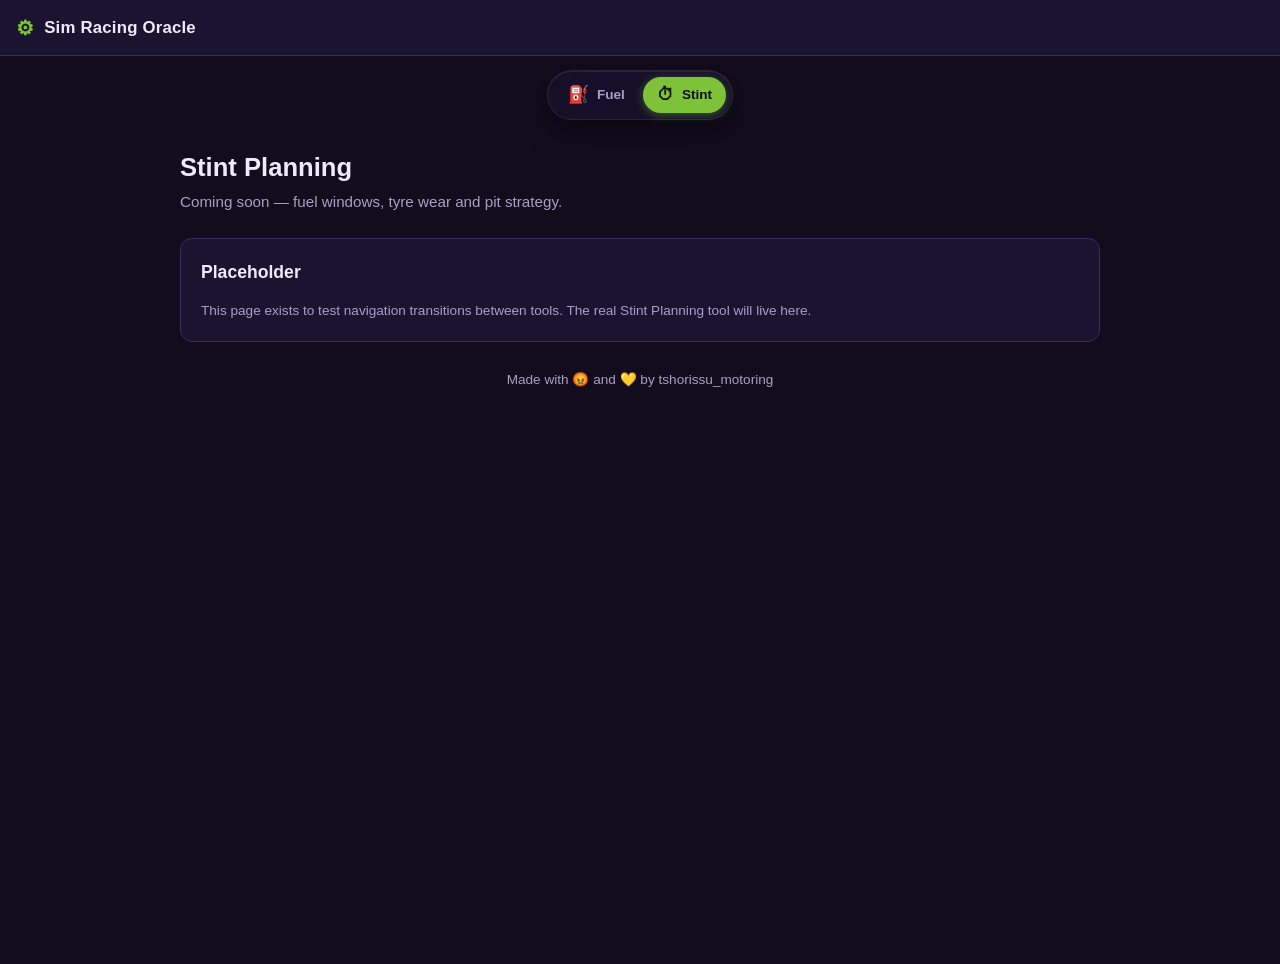
==== stint-planning.html @ 73d41568 "Add tab based nav" ====
<!DOCTYPE html>
<html lang="en">
<head>
  <meta charset="UTF-8" />
  <meta name="viewport" content="width=device-width, initial-scale=1.0" />
  <meta name="description" content="Plan your stints: fuel windows, tyre wear, and pit strategy." />
  <meta name="theme-color" content="#120c1c" />
  <title>Stint Planning — Sim Racing Oracle</title>
  <link rel="stylesheet" href="assets/css/styles.css" />
</head>
<body>
  <a class="skip-link" href="#main">Skip to content</a>

  <header class="topbar">
    <div class="brand">
      <span class="brand-mark" aria-hidden="true">⚙</span>
      <span class="brand-name">Sim Racing Oracle</span>
    </div>
  </header>

  <!-- Top tabs (desktop). -->
  <nav class="tabbar tabbar-top" aria-label="Tools">
    <a class="tab" href="index.html">
      <span class="tab-icon" aria-hidden="true">⛽</span><span class="tab-label">Fuel</span>
    </a>
    <a class="tab" href="stint-planning.html" aria-current="page">
      <span class="tab-icon" aria-hidden="true">⏱</span><span class="tab-label">Stint</span>
    </a>
  </nav>

  <div class="layout">
    <main class="content" id="main">
      <div class="usecase-root">
        <header class="uc-header">
          <h1 class="uc-title">Stint Planning</h1>
          <p class="uc-subtitle">Coming soon — fuel windows, tyre wear and pit strategy.</p>
        </header>

        <section class="card">
          <div class="card-head"><h2 class="card-title">Placeholder</h2></div>
          <p class="card-hint">This page exists to test navigation transitions between tools. The real Stint Planning tool will live here.</p>
        </section>

        <footer class="site-footer">
          <p>Made with 😡 and 💛 by tshorissu_motoring</p>
        </footer>
      </div>
    </main>
  </div>

  <!-- Bottom tabs (mobile). -->
  <nav class="tabbar tabbar-bottom" aria-label="Tools">
    <a class="tab" href="index.html">
      <span class="tab-icon" aria-hidden="true">⛽</span><span class="tab-label">Fuel</span>
    </a>
    <a class="tab" href="stint-planning.html" aria-current="page">
      <span class="tab-icon" aria-hidden="true">⏱</span><span class="tab-label">Stint</span>
    </a>
  </nav>
</body>
</html>
---- assets/css/styles.css ----
/* Theme: Evangelion EVA-01 — deep purple armor, bio-green accents, orange horn. */
:root {
  --bg: #120c1c;
  --bg-elev: #1b1430;
  --bg-elev-2: #261b41;
  --border: #3a2c5f;
  --text: #efeafb;
  --text-dim: #a99fc6;
  --accent: #7ec23a;
  --accent-ink: #12100a;
  --accent-soft: rgba(126, 194, 58, 0.16);
  --ok: #7ec23a;
  --warn: #f5a623;
  --radius: 12px;
  --radius-sm: 8px;
  --shadow: 0 8px 24px rgba(0, 0, 0, 0.35);
  --topbar-h: 56px;
  --sidebar-w: 248px;
  --font: -apple-system, BlinkMacSystemFont, "Segoe UI", Roboto, Helvetica, Arial, sans-serif;
}

* { box-sizing: border-box; }

html, body {
  margin: 0;
  padding: 0;
  background: var(--bg);
  color: var(--text);
  font-family: var(--font);
  font-size: 16px;
  line-height: 1.5;
  -webkit-text-size-adjust: 100%;
}

.skip-link {
  position: absolute;
  left: -999px;
  top: 0;
  background: var(--accent);
  color: var(--accent-ink);
  padding: 8px 14px;
  z-index: 100;
  border-radius: 0 0 var(--radius-sm) 0;
}
.skip-link:focus { left: 0; }

/* ---------- Topbar ---------- */
.topbar {
  position: sticky;
  top: 0;
  z-index: 40;
  height: var(--topbar-h);
  display: flex;
  align-items: center;
  gap: 12px;
  padding: 0 16px;
  background: var(--bg-elev);
  border-bottom: 1px solid var(--border);
}

.brand { display: flex; align-items: center; gap: 10px; font-weight: 700; letter-spacing: 0.2px; }
.brand-mark { color: var(--accent); font-size: 1.25rem; }
.brand-name { font-size: 1.05rem; }

.nav-toggle {
  display: none;
  flex-direction: column;
  justify-content: center;
  gap: 5px;
  width: 40px;
  height: 40px;
  padding: 9px;
  background: transparent;
  border: 1px solid var(--border);
  border-radius: var(--radius-sm);
  cursor: pointer;
}
.nav-toggle span { display: block; height: 2px; background: var(--text); border-radius: 2px; }

/* ---------- Layout ---------- */
.layout { display: flex; min-height: calc(100vh - var(--topbar-h)); }

.sidebar {
  width: var(--sidebar-w);
  flex-shrink: 0;
  background: var(--bg-elev);
  border-right: 1px solid var(--border);
  padding: 16px 12px;
  display: flex;
  flex-direction: column;
}

.nav-list { list-style: none; margin: 0; padding: 0; display: flex; flex-direction: column; gap: 4px; }

.nav-item {
  display: flex;
  align-items: center;
  gap: 12px;
  width: 100%;
  padding: 11px 12px;
  background: transparent;
  border: none;
  border-radius: var(--radius-sm);
  color: var(--text-dim);
  font-size: 0.95rem;
  font-family: inherit;
  text-align: left;
  cursor: pointer;
  transition: background 0.12s ease, color 0.12s ease;
}
.nav-item:hover { background: var(--bg-elev-2); color: var(--text); }
.nav-item.active { background: var(--accent-soft); color: var(--text); font-weight: 600; }
.nav-item .nav-icon { font-size: 1.2rem; width: 1.4rem; text-align: center; }

.sidebar-footer { margin-top: auto; color: var(--text-dim); font-size: 0.78rem; padding: 12px; opacity: 0.7; }

.scrim {
  display: none;
  position: fixed;
  inset: var(--topbar-h) 0 0 0;
  background: rgba(0, 0, 0, 0.5);
  z-index: 30;
  border: none;
}

/* ---------- Content ---------- */
.content { flex: 1; min-width: 0; padding: 28px clamp(16px, 4vw, 40px) 64px; }
.usecase-root { max-width: 920px; margin: 0 auto; }

.uc-header { margin-bottom: 24px; }
.uc-title { font-size: 1.6rem; margin: 0 0 4px; }
.uc-subtitle { color: var(--text-dim); margin: 0; font-size: 0.95rem; }

.card {
  background: var(--bg-elev);
  border: 1px solid var(--border);
  border-radius: var(--radius);
  padding: 20px;
  margin-bottom: 20px;
}
.card-head { display: flex; align-items: center; justify-content: space-between; gap: 12px; margin-bottom: 16px; flex-wrap: wrap; }
.card-head--end { justify-content: flex-end; }

/* Collapsible cards (native <details>/<summary>) */
details.card { padding: 0; }
.card-summary {
  list-style: none;
  cursor: pointer;
  display: flex;
  align-items: center;
  justify-content: space-between;
  gap: 12px;
  padding: 18px 20px;
  user-select: none;
}
.card-summary::-webkit-details-marker { display: none; }
.card-summary::after {
  content: "";
  width: 9px;
  height: 9px;
  border-right: 2px solid var(--text-dim);
  border-bottom: 2px solid var(--text-dim);
  transform: rotate(45deg);
  transition: transform 0.15s ease;
  margin-right: 4px;
}
details[open] > .card-summary::after { transform: rotate(-135deg); }
.card-summary:focus-visible { outline: 2px solid var(--accent); outline-offset: -2px; border-radius: var(--radius); }
.card-body { padding: 0 20px 20px; }
.card-title { font-size: 1.1rem; margin: 0; }
.card-hint { color: var(--text-dim); font-size: 0.85rem; margin: 4px 0 0; }

/* ---------- Forms ---------- */
.field { display: flex; flex-direction: column; gap: 6px; }
.field label { font-size: 0.82rem; color: var(--text-dim); font-weight: 600; text-transform: uppercase; letter-spacing: 0.4px; }

input, select {
  width: 100%;
  padding: 10px 12px;
  background: var(--bg);
  border: 1px solid var(--border);
  border-radius: var(--radius-sm);
  color: var(--text);
  font-family: inherit;
  font-size: 0.98rem;
}
input:focus, select:focus { outline: none; border-color: var(--accent); box-shadow: 0 0 0 3px var(--accent-soft); }
input::placeholder { color: #6f6291; }

.grid-2 { display: grid; grid-template-columns: 1fr 1fr; gap: 16px; }

.btn {
  display: inline-flex;
  align-items: center;
  gap: 8px;
  padding: 10px 16px;
  border: 1px solid var(--border);
  border-radius: var(--radius-sm);
  background: var(--bg-elev-2);
  color: var(--text);
  font-family: inherit;
  font-size: 0.92rem;
  font-weight: 600;
  cursor: pointer;
  transition: background 0.12s ease, border-color 0.12s ease;
}
.btn:hover { background: #31254f; }
.btn-primary { background: var(--accent); border-color: var(--accent); color: var(--accent-ink); }
.btn-primary:hover { background: #93d44f; border-color: #93d44f; }
.btn-icon {
  width: 36px; height: 36px; padding: 0; justify-content: center;
  border-radius: var(--radius-sm); font-size: 1.1rem; line-height: 1;
}
.btn-ghost { background: transparent; }

/* ---------- Sessions ---------- */
.sessions { display: flex; flex-direction: column; gap: 12px; }

.session-head {
  display: grid;
  grid-template-columns: 1.6fr 0.9fr 1fr 1.1fr auto;
  gap: 10px;
  padding: 0 14px 6px;
  color: var(--text-dim);
  font-size: 0.72rem;
  font-weight: 600;
  text-transform: uppercase;
  letter-spacing: 0.4px;
}
.session-head span:last-child { width: 36px; }

.session-row {
  display: grid;
  grid-template-columns: 1.6fr 0.9fr 1fr 1.1fr auto;
  gap: 10px;
  align-items: end;
  padding: 14px;
  background: var(--accent-soft);
  border: 1px solid rgba(126, 194, 58, 0.35);
  border-left: 3px solid var(--accent);
  border-radius: var(--radius-sm);
}
.session-remove { align-self: end; }
/* On desktop the column header row supplies the labels. */
.session-head ~ .session-row .field label { position: absolute; left: -9999px; }

/* Inline field (e.g. preset selector in a card header) */
.field-inline { flex-direction: row; align-items: center; gap: 8px; }
.field-inline label { margin: 0; }
.field-inline select { width: auto; min-width: 170px; }

/* ---------- Results ---------- */
.results-table { width: 100%; border-collapse: collapse; font-variant-numeric: tabular-nums; }
.results-table th, .results-table td { padding: 12px 10px; text-align: right; border-bottom: 1px solid var(--border); }
.results-table th { color: var(--text-dim); font-size: 0.78rem; text-transform: uppercase; letter-spacing: 0.4px; font-weight: 600; }
.results-table th:first-child, .results-table td:first-child { text-align: left; }
.results-table tbody tr:last-child td { border-bottom: none; }
.results-table .total-row td { font-weight: 700; border-top: 2px solid var(--border); border-bottom: none; }
.cell-strong { color: var(--text); font-weight: 700; }
.cell-margin { color: var(--ok); font-weight: 700; }
.cell-sub { color: var(--text-dim); font-size: 0.82rem; }

.badge {
  display: inline-block;
  padding: 2px 8px;
  border-radius: 999px;
  font-size: 0.72rem;
  font-weight: 600;
  background: var(--bg);
  border: 1px solid var(--border);
  color: var(--text-dim);
}
.badge.standing { color: var(--warn); border-color: rgba(245, 185, 66, 0.4); }
.badge.rolling { color: var(--ok); border-color: rgba(46, 194, 138, 0.4); }
.badge.na { color: var(--text-dim); }

.empty-state { color: var(--text-dim); text-align: center; padding: 24px; }
.note { color: var(--text-dim); font-size: 0.85rem; margin-top: 12px; }
.note code { background: var(--bg); padding: 1px 6px; border-radius: 4px; color: var(--text); }

.toolbar { display: flex; gap: 10px; flex-wrap: wrap; margin-top: 16px; }

.site-footer { margin-top: 8px; padding: 8px 0 4px; text-align: center; color: var(--text-dim); font-size: 0.85rem; }
.site-footer p { margin: 0; }

/* ---------- Tab navigation (top on desktop, bottom on mobile) ----------
 * Both variants share .tabbar / .tab; viewport width picks which is shown
 * (see the mobile @media block at the bottom of this file).
 * Frosted-glass look via backdrop-filter; gracefully degrades to a flat
 * translucent panel where unsupported.
 */
.tabbar {
  display: flex;
  gap: 4px;
  padding: 6px;
  background: rgba(27, 20, 48, 0.55);
  -webkit-backdrop-filter: blur(22px) saturate(180%);
  backdrop-filter: blur(22px) saturate(180%);
  border: 1px solid rgba(255, 255, 255, 0.08);
  border-radius: 999px;
  box-shadow: 0 10px 30px rgba(0, 0, 0, 0.4), inset 0 1px 0 rgba(255, 255, 255, 0.08);
  z-index: 40;
}

.tab {
  display: flex;
  align-items: center;
  justify-content: center;
  gap: 8px;
  min-width: 64px;
  padding: 8px 14px;
  border-radius: 999px;
  text-decoration: none;
  color: var(--text-dim);
  font-size: 0.85rem;
  font-weight: 600;
  transition: color 0.15s ease, background 0.15s ease, transform 0.15s ease;
}
.tab:hover { color: var(--text); }
.tab[aria-current="page"] {
  color: var(--accent-ink);
  background: var(--accent);
  box-shadow: 0 2px 10px rgba(126, 194, 58, 0.4);
}
.tab-icon { font-size: 1.05rem; line-height: 1; }

/* Desktop default: top tabs visible, bottom hidden. */
.tabbar-top { display: flex; margin: 14px auto 0; max-width: max-content; }
.tabbar-bottom { display: none; }

/* ---------- Responsive ---------- */
@media (max-width: 760px) {
  .nav-toggle { display: flex; }
  .session-head { display: none; }

  /* On mobile rows stack, so re-show the per-field labels. */
  .session-head ~ .session-row .field label { position: static; left: auto; }

  .sidebar {
    position: fixed;
    top: var(--topbar-h);
    bottom: 0;
    left: 0;
    z-index: 35;
    transform: translateX(-100%);
    transition: transform 0.2s ease;
    box-shadow: var(--shadow);
  }

  /* Pure-CSS drawer: the hidden checkbox before .layout drives open state. */
  .nav-toggle-cb:checked ~ .layout .sidebar { transform: translateX(0); }
  .nav-toggle-cb:checked ~ .layout .scrim { display: block; }

  .grid-2 { grid-template-columns: 1fr; }

  /* Preset selector: fill the card width instead of sizing to its longest
     option (which pushed past the viewport and caused horizontal scroll). */
  .field-inline { width: 100%; }
  .field-inline select { flex: 1; width: auto; min-width: 0; }

  .session-row { grid-template-columns: 1fr 1fr; }
  .session-row .field-name { grid-column: 1 / -1; }
  .session-remove { grid-column: 1 / -1; justify-self: end; }

  /* Swap top tabs for floating bottom tabs on mobile. */
  .tabbar-top { display: none; }
  .tabbar-bottom {
    display: flex;
    position: fixed;
    bottom: calc(env(safe-area-inset-bottom) + 12px);
    left: 50%;
    transform: translateX(-50%);
  }
  .tab { flex-direction: column; gap: 2px; min-width: 72px; padding: 8px 12px; font-size: 0.72rem; }
  .tab-icon { font-size: 1.25rem; }
  .content { padding-bottom: calc(env(safe-area-inset-bottom) + 96px); }

  /* Fixed layout so the Start column stops hogging width. Headers may wrap,
     but the numeric data cells stay on one line. */
  .results-table { table-layout: fixed; }
  .results-table th, .results-table td { padding: 9px 4px; font-size: 0.85rem; }
  .results-table td { white-space: nowrap; }
  .results-table td:first-child { white-space: normal; }
  .results-table col.col-session { width: 30%; }
  .results-table col.col-start { width: 16%; }
  .results-table col.col-laps { width: 14%; }
  .results-table col.col-fuel,
  .results-table col.col-margin { width: 20%; }
  .results-table .badge { padding: 2px 6px; font-size: 0.66rem; }
}

@media (prefers-reduced-motion: reduce) {
  * { transition: none !important; }
}
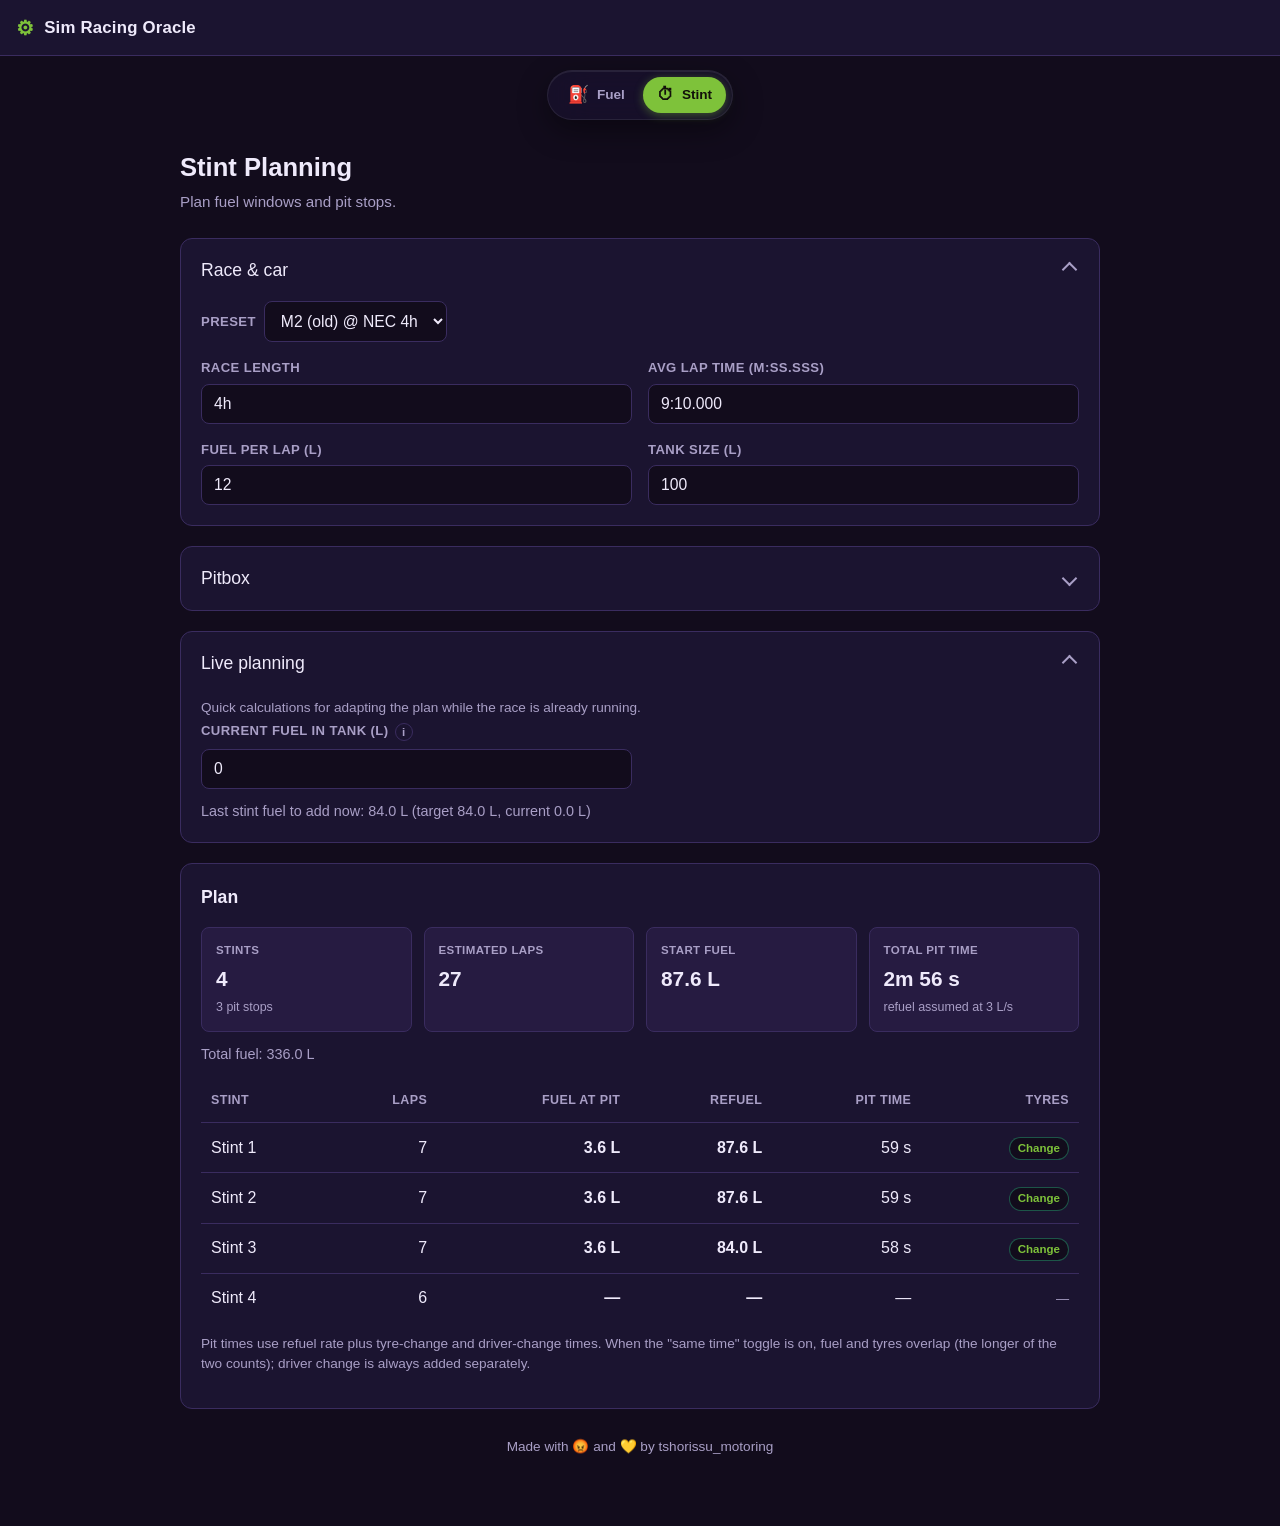
==== commit bac62d78: "Add stint planner" ====
--- a/stint-planning.html
+++ b/stint-planning.html
@@ -33,12 +33,128 @@
       <div class="usecase-root">
         <header class="uc-header">
           <h1 class="uc-title">Stint Planning</h1>
-          <p class="uc-subtitle">Coming soon — fuel windows, tyre wear and pit strategy.</p>
+          <p class="uc-subtitle">Plan fuel windows and pit stops.</p>
         </header>
 
+        <form id="stint-form" autocomplete="off">
+
+          <details class="card" open>
+            <summary class="card-summary"><span class="card-title">Race &amp; car</span></summary>
+            <div class="card-body">
+              <div class="card-head">
+                <div class="field field-inline">
+                  <label for="stint-preset">Preset</label>
+                  <select id="stint-preset" name="stint-preset"></select>
+                </div>
+              </div>
+
+              <div class="grid-2">
+                <div class="field"><label for="race-length">Race length</label>
+                  <input id="race-length" name="race-length" type="text" inputmode="text" value="4h" placeholder="4h, 90m, 1h30m" /></div>
+                <div class="field"><label for="lap-time">Avg lap time (m:ss.sss)</label>
+                  <input id="lap-time" name="lap-time" type="text" inputmode="decimal" value="1:55.000" placeholder="1:55.000" /></div>
+                <div class="field"><label for="fuel-per-lap">Fuel per lap (L)</label>
+                  <input id="fuel-per-lap" name="fuel-per-lap" type="number" min="0" step="0.01" inputmode="decimal" value="3.8" /></div>
+                <div class="field"><label for="tank-size">Tank size (L)</label>
+                  <input id="tank-size" name="tank-size" type="number" min="0" step="0.1" inputmode="decimal" value="100" /></div>
+              </div>
+            </div>
+          </details>
+
+          <details class="card">
+            <summary class="card-summary"><span class="card-title">Pitbox</span></summary>
+            <div class="card-body">
+              <p class="card-hint">Pit stop assumptions and strategy. Set tyre life to <code>0</code> to change tyres at every stop.</p>
+
+              <div class="grid-2">
+                <div class="field"><label for="refuel-strategy">Refuel strategy</label>
+                  <select id="refuel-strategy" name="refuel-strategy"><option value="best">Best strategy</option><option value="balanced">Balanced lap number</option></select></div>
+                <div class="field">
+                  <div class="field-label-row">
+                    <label for="fuel-stint-margin">Fuel Stint Margin (laps)</label>
+                    <details class="field-info">
+                      <summary aria-label="Explain fuel stint margin">i</summary>
+                      <p>Extra fuel, in laps, added to every non-final stint. This also drives the recommended start fuel and each non-final refuel target.</p>
+                    </details>
+                  </div>
+                  <input id="fuel-stint-margin" name="fuel-stint-margin" type="number" min="0" step="0.1" inputmode="decimal" value="0.3" />
+                </div>
+                <div class="field">
+                  <div class="field-label-row">
+                    <label for="fuel-last-stint-margin">Fuel Last Stint Margin (laps)</label>
+                    <details class="field-info">
+                      <summary aria-label="Explain fuel last stint margin">i</summary>
+                      <p>Extra fuel, in laps, added only to the final stint so you can cover an extra lap if the race runs longer than the estimate.</p>
+                    </details>
+                  </div>
+                  <input id="fuel-last-stint-margin" name="fuel-last-stint-margin" type="number" min="0" step="0.5" inputmode="decimal" value="1" />
+                </div>
+                <div class="field"><label for="refuel-rate">Refuel rate (L/s)</label>
+                  <input id="refuel-rate" name="refuel-rate" type="number" min="0" step="0.1" inputmode="decimal" value="3" /></div>
+                <div class="field"><label for="tyre-life">Tyre life (laps)</label>
+                  <input id="tyre-life" name="tyre-life" type="number" min="0" step="1" inputmode="numeric" value="0" /></div>
+                <div class="field"><label for="tyre-change-time">Tyre change time (s)</label>
+                  <input id="tyre-change-time" name="tyre-change-time" type="number" min="0" step="0.5" inputmode="decimal" value="25" /></div>
+                <div class="field"><label for="driver-change-time">Driver change time (s)</label>
+                  <input id="driver-change-time" name="driver-change-time" type="number" min="0" step="0.5" inputmode="decimal" value="30" /></div>
+                <div class="field field-checkbox">
+                  <label for="concurrent">
+                    <input id="concurrent" name="concurrent" type="checkbox" checked />
+                    <span>Fuel &amp; tyres changed at the same time</span>
+                  </label>
+                </div>
+              </div>
+            </div>
+          </details>
+
+          <details class="card" open>
+            <summary class="card-summary"><span class="card-title">Live planning</span></summary>
+            <div class="card-body">
+              <p class="card-hint">Quick calculations for adapting the plan while the race is already running.</p>
+
+              <div class="grid-2">
+                <div class="field">
+                  <div class="field-label-row">
+                    <label for="current-fuel-in-tank">Current fuel in tank (L)</label>
+                    <details class="field-info">
+                      <summary aria-label="Explain current fuel in tank">i</summary>
+                      <p>Live value for an early final stop. Enter the fuel currently in the car to calculate how much you need to add for the planned final stint.</p>
+                    </details>
+                  </div>
+                  <input id="current-fuel-in-tank" name="current-fuel-in-tank" type="number" min="0" step="0.1" inputmode="decimal" value="0" />
+                </div>
+              </div>
+
+              <p class="total-fuel-line live-fuel-line" id="last-stint-fuel-line">Last stint fuel to add now: —</p>
+            </div>
+          </details>
+        </form>
+
         <section class="card">
-          <div class="card-head"><h2 class="card-title">Placeholder</h2></div>
-          <p class="card-hint">This page exists to test navigation transitions between tools. The real Stint Planning tool will live here.</p>
+          <div class="card-head"><h2 class="card-title">Plan</h2></div>
+          <p class="empty-state" id="stint-empty" hidden>Fill race length, lap time, fuel/lap and tank size to calculate.</p>
+
+          <div id="stint-results">
+            <div class="kpi-grid">
+              <div class="kpi"><span class="kpi-label">Stints</span><span class="kpi-value" id="kpi-stints">—</span><span class="kpi-sub" id="kpi-stints-sub"></span></div>
+              <div class="kpi"><span class="kpi-label">Estimated laps</span><span class="kpi-value" id="kpi-laps">—</span></div>
+              <div class="kpi"><span class="kpi-label">Start fuel</span><span class="kpi-value" id="kpi-start-fuel">—</span></div>
+              <div class="kpi"><span class="kpi-label">Total pit time</span><span class="kpi-value" id="kpi-pit">—</span><span class="kpi-sub" id="kpi-pit-sub"></span></div>
+            </div>
+            <p class="total-fuel-line" id="total-fuel-line">Total fuel: —</p>
+
+            <table class="results-table stint-table" id="stint-table">
+              <colgroup>
+                <col class="col-session" /><col class="col-laps" /><col class="col-fuel" /><col class="col-fuel" /><col class="col-margin" /><col class="col-start" />
+              </colgroup>
+              <thead>
+                <tr><th>Stint</th><th>Laps</th><th>Fuel at pit</th><th>Refuel</th><th>Pit time</th><th>Tyres</th></tr>
+              </thead>
+              <tbody id="stint-body"></tbody>
+            </table>
+          </div>
+
+          <p class="note">Pit times use refuel rate plus tyre-change and driver-change times. When the "same time" toggle is on, fuel and tyres overlap (the longer of the two counts); driver change is always added separately.</p>
         </section>
 
         <footer class="site-footer">
@@ -57,5 +173,12 @@
       <span class="tab-icon" aria-hidden="true">⏱</span><span class="tab-label">Stint</span>
     </a>
   </nav>
+
+  <!-- Pure calculation module (also unit-tested under tests/) -->
+  <script src="assets/js/stint-calc.js"></script>
+  <!-- Preset data (shared with the fuel page) -->
+  <script src="assets/js/presets.js"></script>
+  <!-- Thin DOM glue: reads inputs and writes computed numbers back. -->
+  <script src="assets/js/stint.js"></script>
 </body>
 </html>
--- a/assets/css/styles.css
+++ b/assets/css/styles.css
@@ -173,6 +173,47 @@
 /* ---------- Forms ---------- */
 .field { display: flex; flex-direction: column; gap: 6px; }
 .field label { font-size: 0.82rem; color: var(--text-dim); font-weight: 600; text-transform: uppercase; letter-spacing: 0.4px; }
+.field-label-row { display: flex; align-items: center; gap: 6px; position: relative; }
+.field-info { position: relative; }
+.field-info summary {
+  display: inline-flex;
+  align-items: center;
+  justify-content: center;
+  width: 18px;
+  height: 18px;
+  border: 1px solid var(--border);
+  border-radius: 999px;
+  color: var(--text-dim);
+  font-size: 0.72rem;
+  font-weight: 700;
+  line-height: 1;
+  cursor: pointer;
+  list-style: none;
+}
+.field-info summary::-webkit-details-marker { display: none; }
+.field-info summary:hover,
+.field-info[open] summary {
+  border-color: var(--accent);
+  color: var(--accent);
+}
+.field-info p {
+  position: absolute;
+  left: 0;
+  top: calc(100% + 8px);
+  z-index: 10;
+  width: min(260px, calc(100vw - 48px));
+  margin: 0;
+  padding: 10px 12px;
+  background: var(--bg-elev-2);
+  border: 1px solid var(--border);
+  border-radius: var(--radius-sm);
+  box-shadow: var(--shadow);
+  color: var(--text);
+  font-size: 0.84rem;
+  font-weight: 400;
+  letter-spacing: 0;
+  text-transform: none;
+}
 
 input, select {
   width: 100%;
@@ -282,6 +323,41 @@
 
 .site-footer { margin-top: 8px; padding: 8px 0 4px; text-align: center; color: var(--text-dim); font-size: 0.85rem; }
 .site-footer p { margin: 0; }
+
+/* Checkbox-style field (label + input on one line, label not all-caps). */
+.field-checkbox label {
+  display: flex; align-items: center; gap: 8px;
+  text-transform: none; letter-spacing: 0; font-weight: 500;
+  font-size: 0.95rem; color: var(--text);
+}
+.field-checkbox input[type="checkbox"] {
+  width: 18px; height: 18px; flex: 0 0 auto; accent-color: var(--accent); cursor: pointer;
+}
+
+/* KPI grid for headline outputs on Stint Planning. */
+.kpi-grid {
+  display: grid;
+  grid-template-columns: repeat(auto-fit, minmax(150px, 1fr));
+  gap: 12px;
+  margin-bottom: 18px;
+}
+.kpi {
+  display: flex; flex-direction: column; gap: 4px;
+  padding: 14px;
+  background: var(--bg-elev-2);
+  border: 1px solid var(--border);
+  border-radius: var(--radius-sm);
+}
+.kpi-label { color: var(--text-dim); font-size: 0.72rem; text-transform: uppercase; letter-spacing: 0.4px; font-weight: 600; }
+.kpi-value { font-size: 1.3rem; font-weight: 700; font-variant-numeric: tabular-nums; }
+.kpi-sub { color: var(--text-dim); font-size: 0.78rem; }
+.total-fuel-line {
+  margin: -6px 0 14px;
+  color: var(--text-dim);
+  font-size: 0.9rem;
+  font-variant-numeric: tabular-nums;
+}
+.live-fuel-line { margin: 12px 0 0; }
 
 /* ---------- Tab navigation (top on desktop, bottom on mobile) ----------
  * Both variants share .tabbar / .tab; viewport width picks which is shown
@@ -381,11 +457,11 @@
   .results-table th, .results-table td { padding: 9px 4px; font-size: 0.85rem; }
   .results-table td { white-space: nowrap; }
   .results-table td:first-child { white-space: normal; }
-  .results-table col.col-session { width: 30%; }
-  .results-table col.col-start { width: 16%; }
-  .results-table col.col-laps { width: 14%; }
+  .results-table col.col-session { width: 24%; }
+  .results-table col.col-start { width: 12%; }
+  .results-table col.col-laps { width: 11%; }
   .results-table col.col-fuel,
-  .results-table col.col-margin { width: 20%; }
+  .results-table col.col-margin { width: 17%; }
   .results-table .badge { padding: 2px 6px; font-size: 0.66rem; }
 }
 
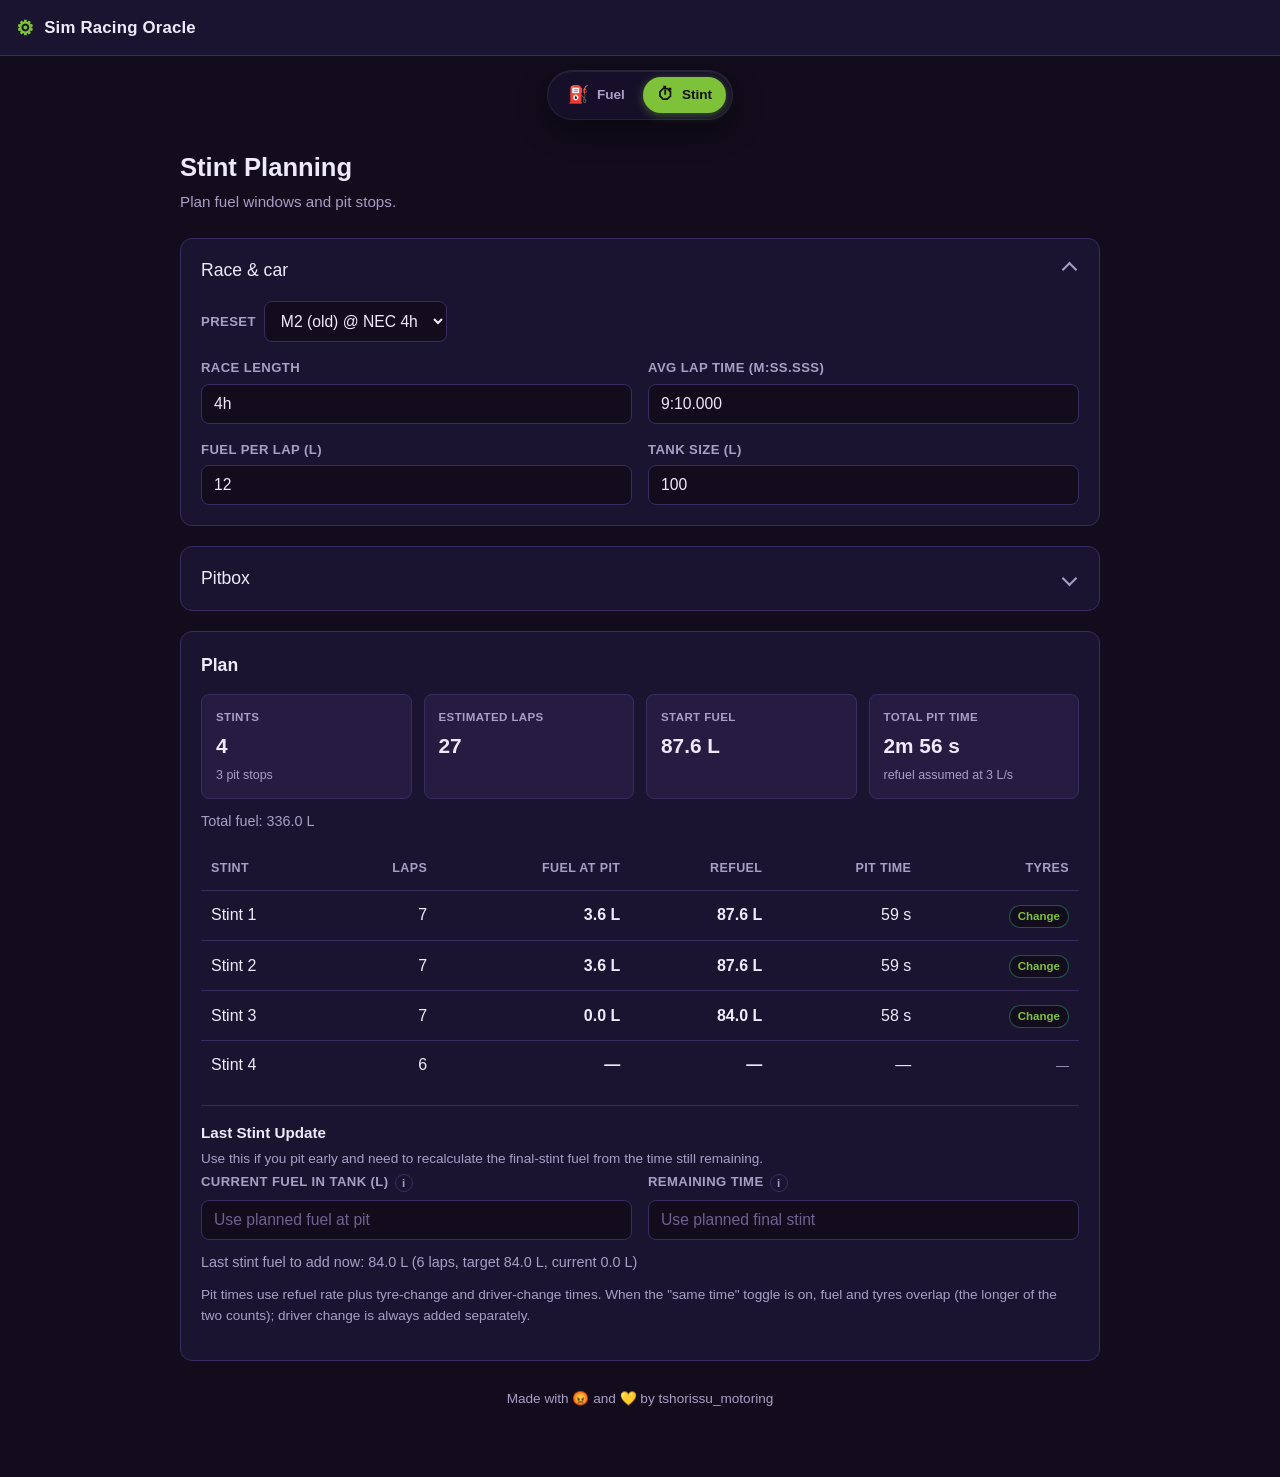
==== commit bf05abff: "Add last stint update section" ====
--- a/stint-planning.html
+++ b/stint-planning.html
@@ -107,27 +107,6 @@
             </div>
           </details>
 
-          <details class="card" open>
-            <summary class="card-summary"><span class="card-title">Live planning</span></summary>
-            <div class="card-body">
-              <p class="card-hint">Quick calculations for adapting the plan while the race is already running.</p>
-
-              <div class="grid-2">
-                <div class="field">
-                  <div class="field-label-row">
-                    <label for="current-fuel-in-tank">Current fuel in tank (L)</label>
-                    <details class="field-info">
-                      <summary aria-label="Explain current fuel in tank">i</summary>
-                      <p>Live value for an early final stop. Enter the fuel currently in the car to calculate how much you need to add for the planned final stint.</p>
-                    </details>
-                  </div>
-                  <input id="current-fuel-in-tank" name="current-fuel-in-tank" type="number" min="0" step="0.1" inputmode="decimal" value="0" />
-                </div>
-              </div>
-
-              <p class="total-fuel-line live-fuel-line" id="last-stint-fuel-line">Last stint fuel to add now: —</p>
-            </div>
-          </details>
         </form>
 
         <section class="card">
@@ -152,6 +131,34 @@
               </thead>
               <tbody id="stint-body"></tbody>
             </table>
+
+            <div class="live-plan-panel">
+              <h3 class="live-plan-title">Last Stint Update</h3>
+              <p class="card-hint">Use this if you pit early and need to recalculate the final-stint fuel from the time still remaining.</p>
+              <div class="grid-2">
+                <div class="field">
+                  <div class="field-label-row">
+                    <label for="current-fuel-in-tank">Current fuel in tank (L)</label>
+                    <details class="field-info">
+                      <summary aria-label="Explain current fuel in tank">i</summary>
+                      <p>Fuel currently in the car at this stop. The penultimate row uses this as Fuel at pit and calculates the Refuel needed for the final stint.</p>
+                    </details>
+                  </div>
+                  <input id="current-fuel-in-tank" name="current-fuel-in-tank" type="number" min="0" step="0.1" inputmode="decimal" placeholder="Use planned fuel at pit" />
+                </div>
+                <div class="field">
+                  <div class="field-label-row">
+                    <label for="remaining-time">Remaining time</label>
+                    <details class="field-info">
+                      <summary aria-label="Explain remaining time">i</summary>
+                      <p>Time left after this stop. Supports values like <code>20m</code>, <code>1h30m</code>, or <code>0:20</code>. Leave blank to use the planned final stint laps from the table.</p>
+                    </details>
+                  </div>
+                  <input id="remaining-time" name="remaining-time" type="text" inputmode="text" placeholder="Use planned final stint" />
+                </div>
+              </div>
+              <p class="total-fuel-line live-fuel-line" id="last-stint-fuel-line">Last stint fuel to add now: —</p>
+            </div>
           </div>
 
           <p class="note">Pit times use refuel rate plus tyre-change and driver-change times. When the "same time" toggle is on, fuel and tyres overlap (the longer of the two counts); driver change is always added separately.</p>
--- a/assets/css/styles.css
+++ b/assets/css/styles.css
@@ -357,6 +357,15 @@
   font-size: 0.9rem;
   font-variant-numeric: tabular-nums;
 }
+.live-plan-panel {
+  margin-top: 16px;
+  padding-top: 16px;
+  border-top: 1px solid var(--border);
+}
+.live-plan-title {
+  margin: 0 0 4px;
+  font-size: 0.95rem;
+}
 .live-fuel-line { margin: 12px 0 0; }
 
 /* ---------- Tab navigation (top on desktop, bottom on mobile) ----------
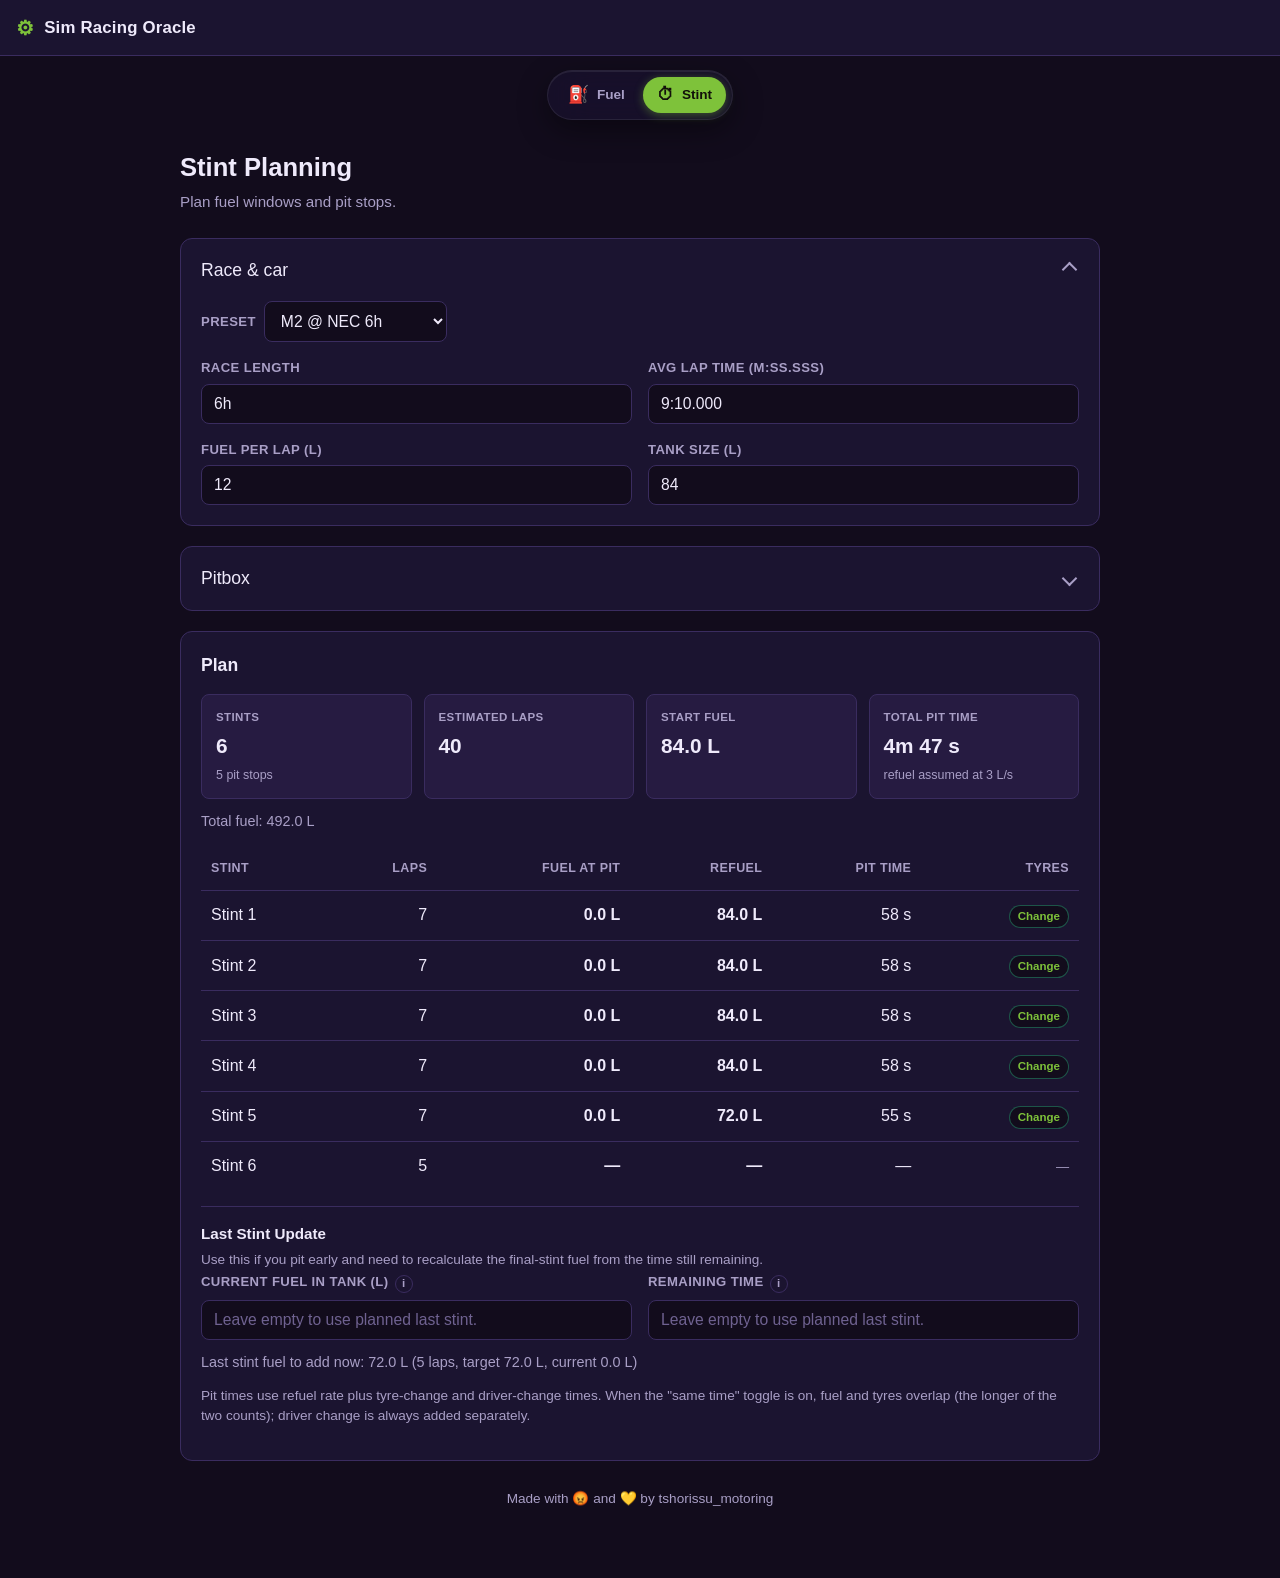
==== commit f9b0b534: "Update placeholders" ====
--- a/stint-planning.html
+++ b/stint-planning.html
@@ -144,7 +144,7 @@
                       <p>Fuel currently in the car at this stop. The penultimate row uses this as Fuel at pit and calculates the Refuel needed for the final stint.</p>
                     </details>
                   </div>
-                  <input id="current-fuel-in-tank" name="current-fuel-in-tank" type="number" min="0" step="0.1" inputmode="decimal" placeholder="Use planned fuel at pit" />
+                  <input id="current-fuel-in-tank" name="current-fuel-in-tank" type="number" min="0" step="0.1" inputmode="decimal" placeholder="Leave empty to use planned last stint." />
                 </div>
                 <div class="field">
                   <div class="field-label-row">
@@ -154,7 +154,7 @@
                       <p>Time left after this stop. Supports values like <code>20m</code>, <code>1h30m</code>, or <code>0:20</code>. Leave blank to use the planned final stint laps from the table.</p>
                     </details>
                   </div>
-                  <input id="remaining-time" name="remaining-time" type="text" inputmode="text" placeholder="Use planned final stint" />
+                  <input id="remaining-time" name="remaining-time" type="text" inputmode="text" placeholder="Leave empty to use planned last stint." />
                 </div>
               </div>
               <p class="total-fuel-line live-fuel-line" id="last-stint-fuel-line">Last stint fuel to add now: —</p>
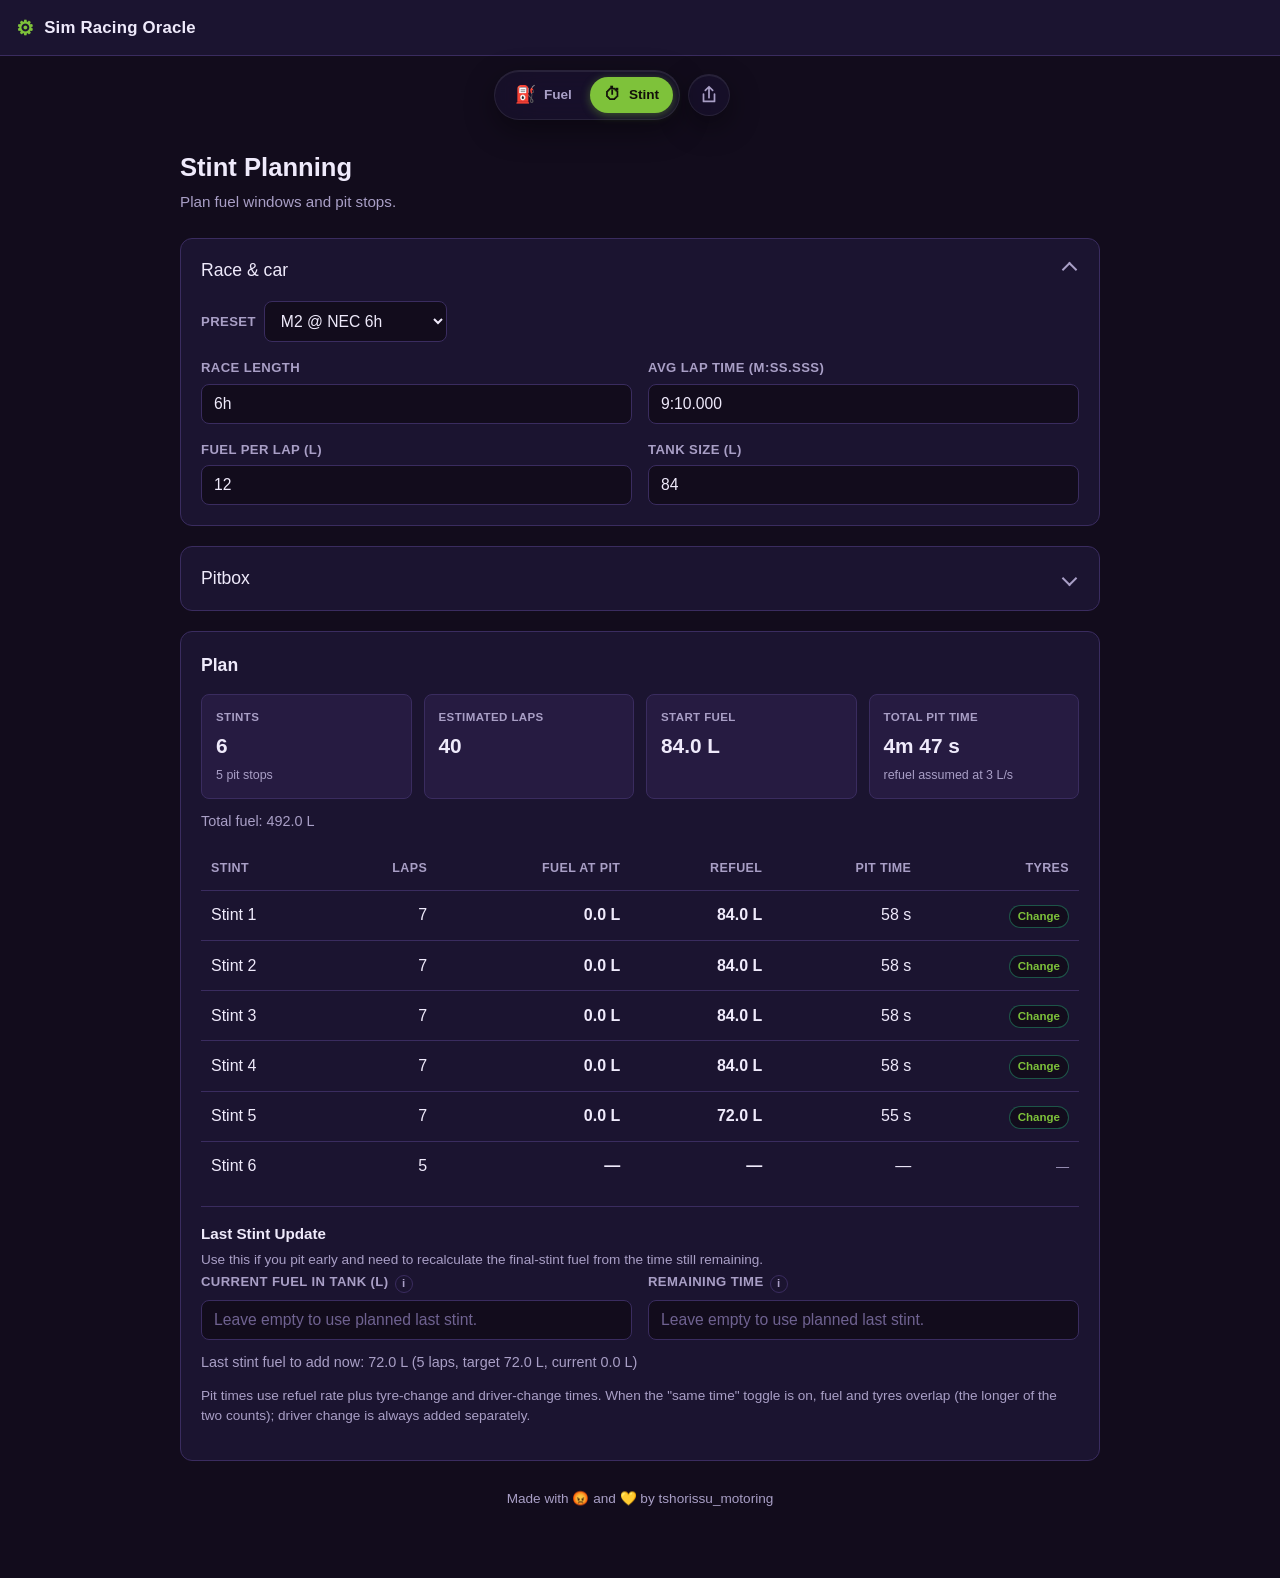
==== commit 0a5ff450: "add export / import via query params" ====
--- a/stint-planning.html
+++ b/stint-planning.html
@@ -19,14 +19,23 @@
   </header>
 
   <!-- Top tabs (desktop). -->
-  <nav class="tabbar tabbar-top" aria-label="Tools">
-    <a class="tab" href="index.html">
-      <span class="tab-icon" aria-hidden="true">⛽</span><span class="tab-label">Fuel</span>
-    </a>
-    <a class="tab" href="stint-planning.html" aria-current="page">
-      <span class="tab-icon" aria-hidden="true">⏱</span><span class="tab-label">Stint</span>
-    </a>
-  </nav>
+  <div class="tool-nav-row tool-nav-row-top">
+    <nav class="tabbar tabbar-top" aria-label="Tools">
+      <a class="tab" href="index.html">
+        <span class="tab-icon" aria-hidden="true">⛽</span><span class="tab-label">Fuel</span>
+      </a>
+      <a class="tab" href="stint-planning.html" aria-current="page">
+        <span class="tab-icon" aria-hidden="true">⏱</span><span class="tab-label">Stint</span>
+      </a>
+    </nav>
+    <button class="share-url-button" data-copy-url type="button" aria-label="Copy share URL" title="Copy share URL">
+      <svg class="share-url-icon" viewBox="0 0 24 24" aria-hidden="true" focusable="false">
+        <path d="M12 15V3m0 0 4 4m-4-4L8 7" />
+        <path d="M6 11v8h12v-8" />
+      </svg>
+    </button>
+    <span class="copy-status" data-copy-status aria-live="polite"></span>
+  </div>
 
   <div class="layout">
     <main class="content" id="main">
@@ -172,19 +181,30 @@
   </div>
 
   <!-- Bottom tabs (mobile). -->
-  <nav class="tabbar tabbar-bottom" aria-label="Tools">
-    <a class="tab" href="index.html">
-      <span class="tab-icon" aria-hidden="true">⛽</span><span class="tab-label">Fuel</span>
-    </a>
-    <a class="tab" href="stint-planning.html" aria-current="page">
-      <span class="tab-icon" aria-hidden="true">⏱</span><span class="tab-label">Stint</span>
-    </a>
-  </nav>
+  <div class="tool-nav-row-bottom">
+    <nav class="tabbar tabbar-bottom" aria-label="Tools">
+      <a class="tab" href="index.html">
+        <span class="tab-icon" aria-hidden="true">⛽</span><span class="tab-label">Fuel</span>
+      </a>
+      <a class="tab" href="stint-planning.html" aria-current="page">
+        <span class="tab-icon" aria-hidden="true">⏱</span><span class="tab-label">Stint</span>
+      </a>
+    </nav>
+    <button class="share-url-button" data-copy-url type="button" aria-label="Copy share URL" title="Copy share URL">
+      <svg class="share-url-icon" viewBox="0 0 24 24" aria-hidden="true" focusable="false">
+        <path d="M12 15V3m0 0 4 4m-4-4L8 7" />
+        <path d="M6 11v8h12v-8" />
+      </svg>
+    </button>
+    <span class="copy-status" data-copy-status aria-live="polite"></span>
+  </div>
 
   <!-- Pure calculation module (also unit-tested under tests/) -->
   <script src="assets/js/stint-calc.js"></script>
   <!-- Preset data (shared with the fuel page) -->
   <script src="assets/js/presets.js"></script>
+  <!-- Shared URL copy/import helpers -->
+  <script src="assets/js/share-url.js"></script>
   <!-- Thin DOM glue: reads inputs and writes computed numbers back. -->
   <script src="assets/js/stint.js"></script>
 </body>
--- a/assets/css/styles.css
+++ b/assets/css/styles.css
@@ -320,6 +320,7 @@
 .note code { background: var(--bg); padding: 1px 6px; border-radius: 4px; color: var(--text); }
 
 .toolbar { display: flex; gap: 10px; flex-wrap: wrap; margin-top: 16px; }
+.copy-status { color: var(--text-dim); font-size: 0.82rem; min-width: 48px; }
 
 .site-footer { margin-top: 8px; padding: 8px 0 4px; text-align: center; color: var(--text-dim); font-size: 0.85rem; }
 .site-footer p { margin: 0; }
@@ -410,8 +411,52 @@
 .tab-icon { font-size: 1.05rem; line-height: 1; }
 
 /* Desktop default: top tabs visible, bottom hidden. */
-.tabbar-top { display: flex; margin: 14px auto 0; max-width: max-content; }
+.tool-nav-row {
+  position: relative;
+  z-index: 40;
+  display: flex;
+  align-items: center;
+  justify-content: center;
+  gap: 8px;
+  width: max-content;
+  max-width: calc(100% - 24px);
+  margin: 14px auto 0;
+}
+.tabbar-top { display: flex; margin: 0; max-width: max-content; }
 .tabbar-bottom { display: none; }
+.tool-nav-row-bottom { display: none; }
+.share-url-button {
+  display: inline-flex;
+  align-items: center;
+  justify-content: center;
+  width: 42px;
+  height: 42px;
+  flex: 0 0 auto;
+  border: 1px solid rgba(255, 255, 255, 0.08);
+  border-radius: 999px;
+  background: rgba(27, 20, 48, 0.55);
+  -webkit-backdrop-filter: blur(22px) saturate(180%);
+  backdrop-filter: blur(22px) saturate(180%);
+  color: var(--text-dim);
+  box-shadow: 0 10px 30px rgba(0, 0, 0, 0.4), inset 0 1px 0 rgba(255, 255, 255, 0.08);
+  cursor: pointer;
+  font-family: inherit;
+}
+.share-url-icon {
+  width: 22px;
+  height: 22px;
+  fill: none;
+  stroke: currentColor;
+  stroke-width: 1.9;
+  stroke-linecap: round;
+  stroke-linejoin: round;
+}
+.share-url-button:hover,
+.share-url-button:focus-visible {
+  color: var(--accent);
+  border-color: rgba(126, 194, 58, 0.35);
+  outline: none;
+}
 
 /* ---------- Responsive ---------- */
 @media (max-width: 760px) {
@@ -448,13 +493,23 @@
   .session-remove { grid-column: 1 / -1; justify-self: end; }
 
   /* Swap top tabs for floating bottom tabs on mobile. */
-  .tabbar-top { display: none; }
-  .tabbar-bottom {
+  .tool-nav-row-top { display: none; }
+  .tool-nav-row-bottom {
     display: flex;
+    align-items: center;
+    gap: 8px;
     position: fixed;
     bottom: calc(env(safe-area-inset-bottom) + 12px);
     left: 50%;
     transform: translateX(-50%);
+    z-index: 40;
+  }
+  .tabbar-bottom { display: flex; position: static; transform: none; }
+  .tool-nav-row-bottom .copy-status {
+    position: absolute;
+    right: 0;
+    bottom: calc(100% + 6px);
+    min-width: 0;
   }
   .tab { flex-direction: column; gap: 2px; min-width: 72px; padding: 8px 12px; font-size: 0.72rem; }
   .tab-icon { font-size: 1.25rem; }
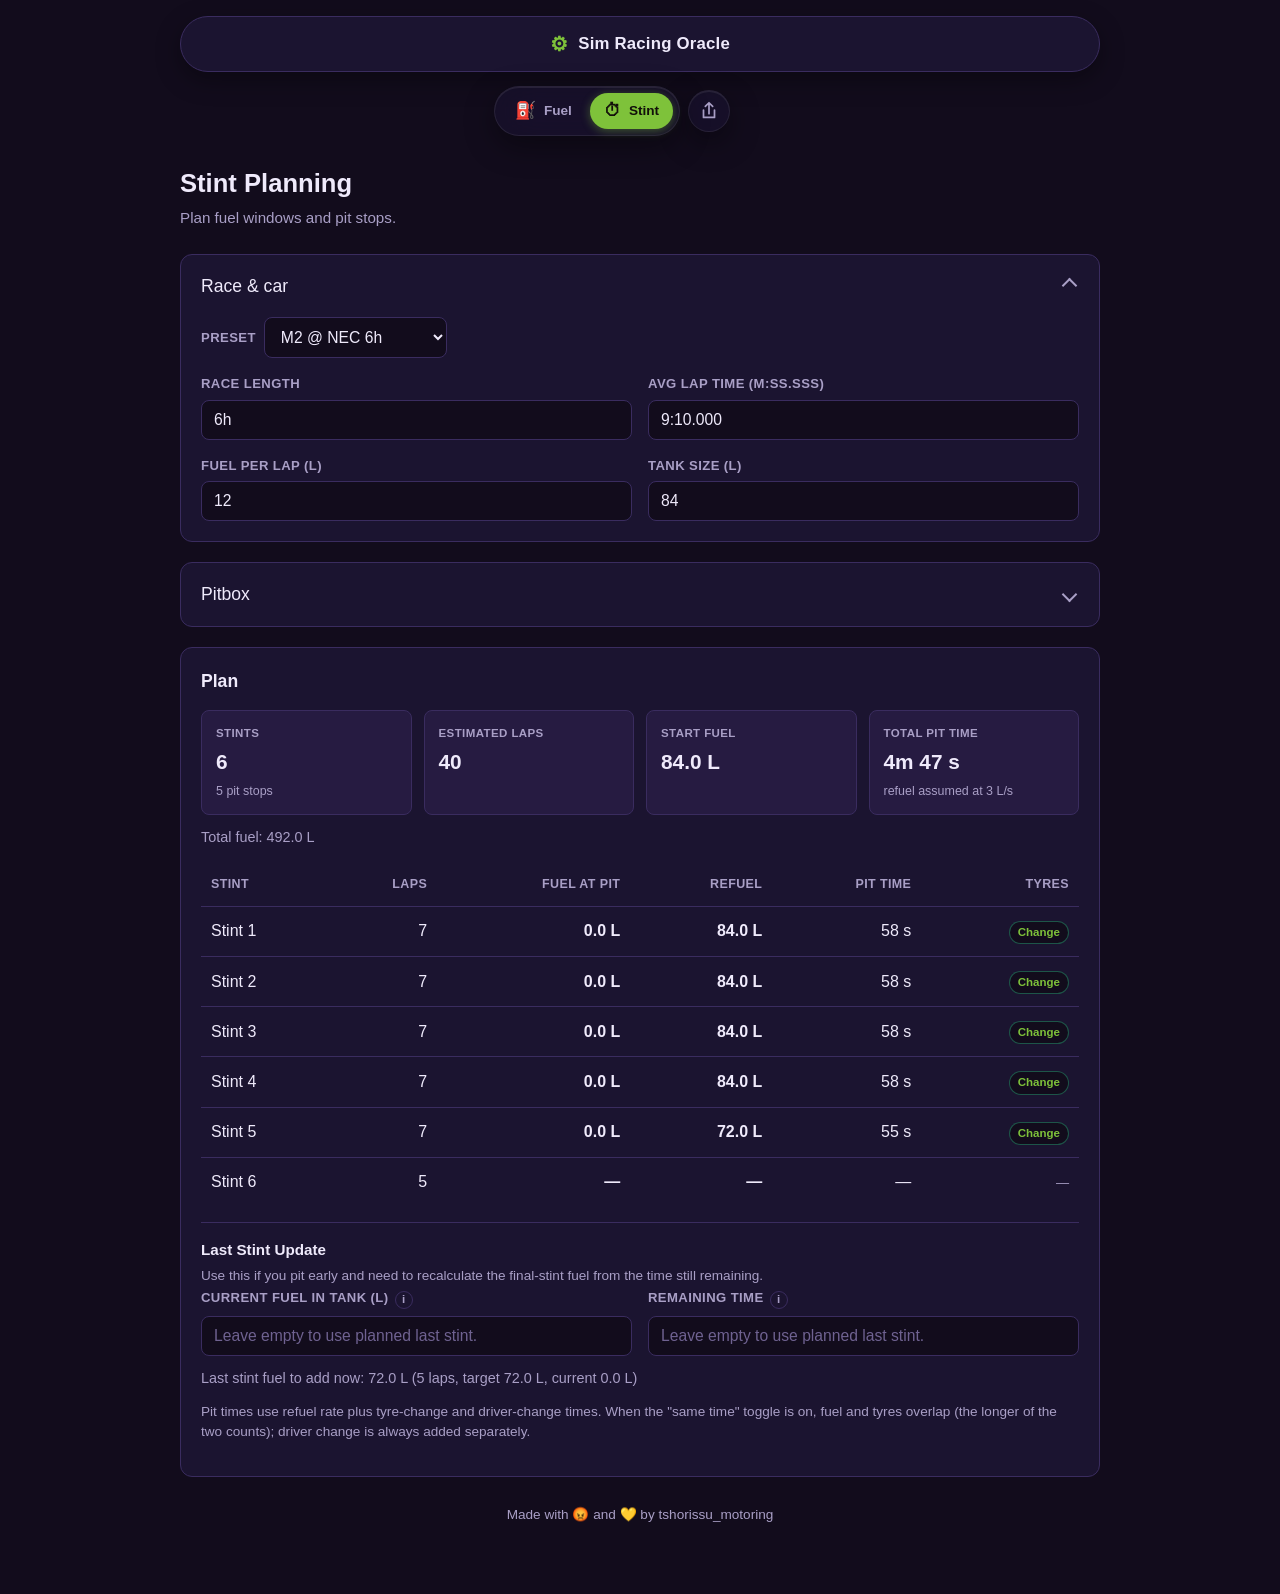
==== commit 4cbf0182: "fix mobile input of laptimes" ====
--- a/stint-planning.html
+++ b/stint-planning.html
@@ -61,7 +61,7 @@
                 <div class="field"><label for="race-length">Race length</label>
                   <input id="race-length" name="race-length" type="text" inputmode="text" value="4h" placeholder="4h, 90m, 1h30m" /></div>
                 <div class="field"><label for="lap-time">Avg lap time (m:ss.sss)</label>
-                  <input id="lap-time" name="lap-time" type="text" inputmode="decimal" value="1:55.000" placeholder="1:55.000" /></div>
+                  <input id="lap-time" name="lap-time" type="text" inputmode="text" value="1:55.000" placeholder="1:55.000 or 01m55.000s" /></div>
                 <div class="field"><label for="fuel-per-lap">Fuel per lap (L)</label>
                   <input id="fuel-per-lap" name="fuel-per-lap" type="number" min="0" step="0.01" inputmode="decimal" value="3.8" /></div>
                 <div class="field"><label for="tank-size">Tank size (L)</label>
--- a/assets/css/styles.css
+++ b/assets/css/styles.css
@@ -46,16 +46,17 @@
 
 /* ---------- Topbar ---------- */
 .topbar {
-  position: sticky;
-  top: 0;
-  z-index: 40;
-  height: var(--topbar-h);
-  display: flex;
-  align-items: center;
-  gap: 12px;
+  width: min(920px, calc(100% - 32px));
+  min-height: var(--topbar-h);
+  margin: 16px auto 0;
+  display: flex;
+  align-items: center;
+  justify-content: center;
   padding: 0 16px;
   background: var(--bg-elev);
-  border-bottom: 1px solid var(--border);
+  border: 1px solid var(--border);
+  border-radius: 999px;
+  box-shadow: var(--shadow);
 }
 
 .brand { display: flex; align-items: center; gap: 10px; font-weight: 700; letter-spacing: 0.2px; }
@@ -78,7 +79,7 @@
 .nav-toggle span { display: block; height: 2px; background: var(--text); border-radius: 2px; }
 
 /* ---------- Layout ---------- */
-.layout { display: flex; min-height: calc(100vh - var(--topbar-h)); }
+.layout { display: flex; min-height: 0; }
 
 .sidebar {
   width: var(--sidebar-w);
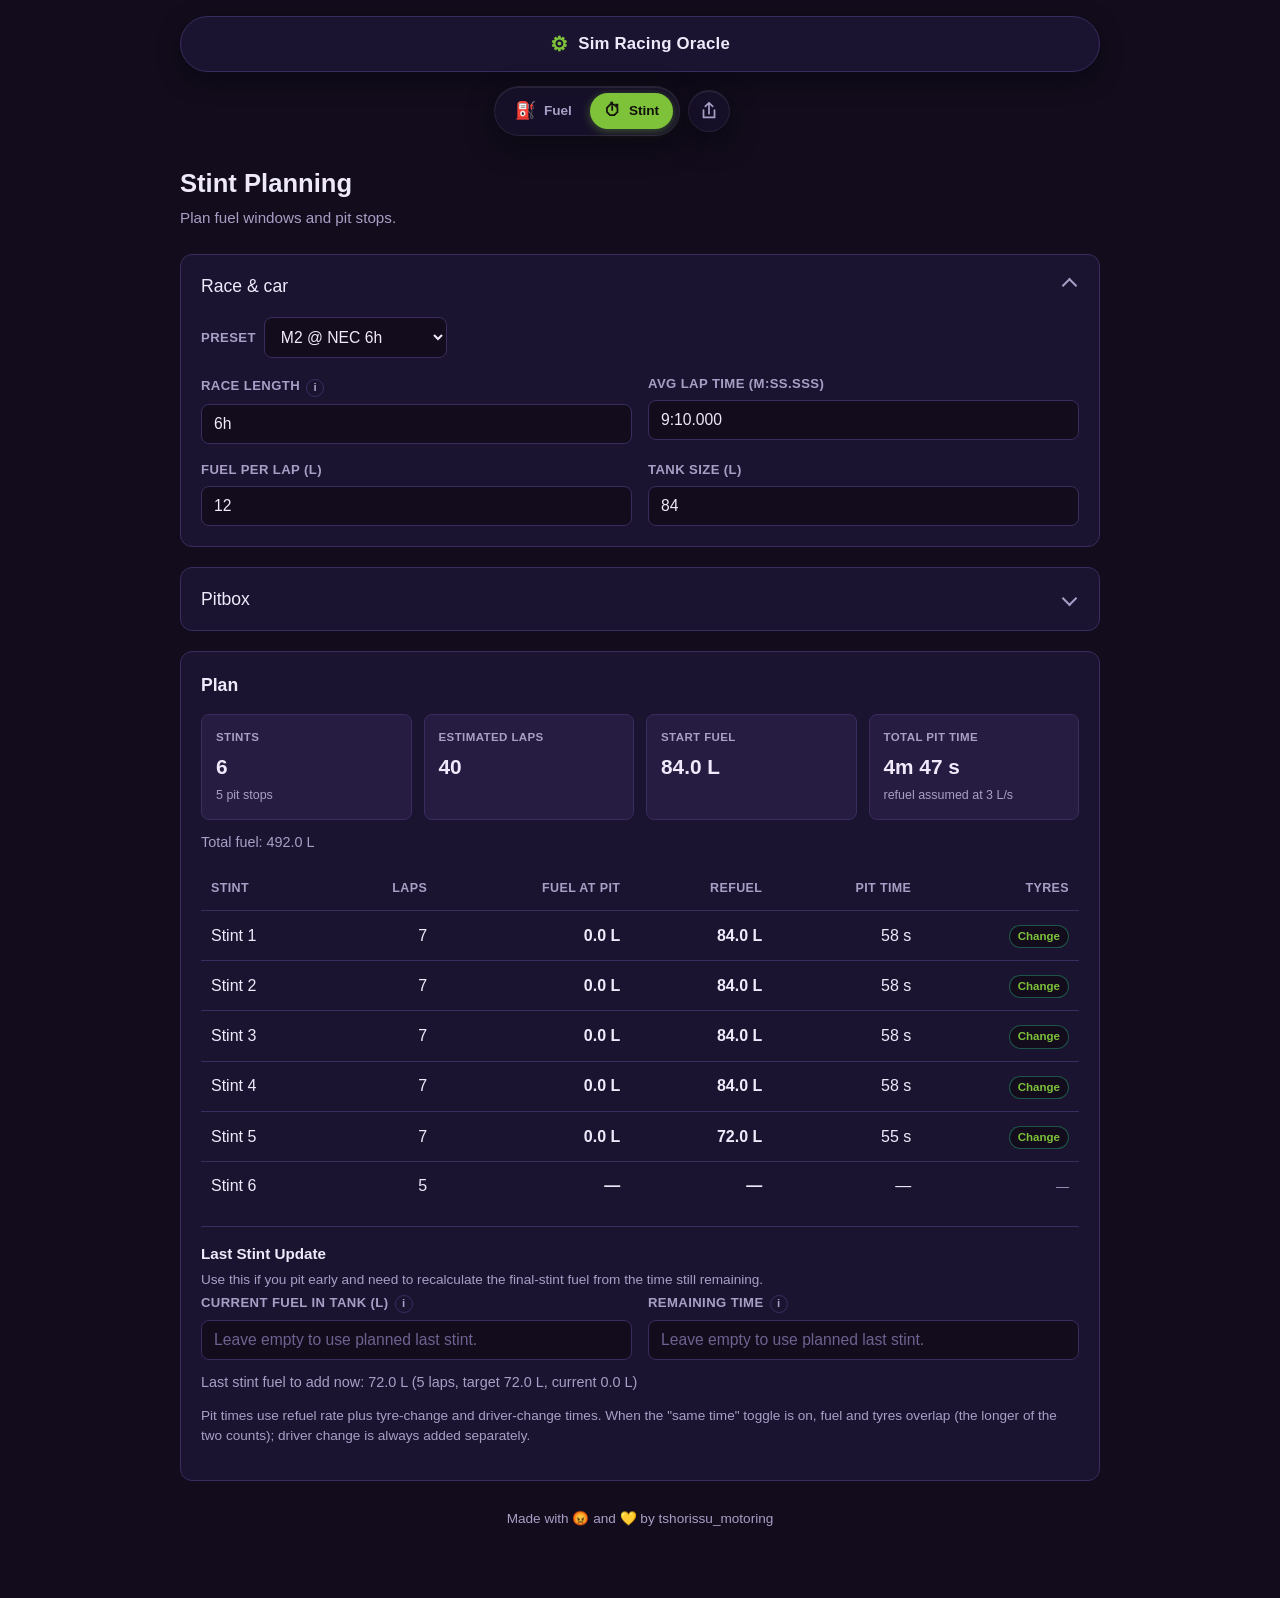
==== commit 74372bef: "Add racelength info snippet about accepted formats" ====
--- a/stint-planning.html
+++ b/stint-planning.html
@@ -58,8 +58,16 @@
               </div>
 
               <div class="grid-2">
-                <div class="field"><label for="race-length">Race length</label>
-                  <input id="race-length" name="race-length" type="text" inputmode="text" value="4h" placeholder="4h, 90m, 1h30m" /></div>
+                <div class="field">
+                  <div class="field-label-row">
+                    <label for="race-length">Race length</label>
+                    <details class="field-info">
+                      <summary aria-label="Explain race length formats">i</summary>
+                      <p>Use time values like <code>4h</code>, <code>90m</code>, <code>1h30m</code>, <code>4:00</code>, or <code>1:30:00</code>. Plain numbers are treated as minutes.</p>
+                    </details>
+                  </div>
+                  <input id="race-length" name="race-length" type="text" inputmode="text" value="4h" placeholder="4h, 90m, 1h30m" />
+                </div>
                 <div class="field"><label for="lap-time">Avg lap time (m:ss.sss)</label>
                   <input id="lap-time" name="lap-time" type="text" inputmode="text" value="1:55.000" placeholder="1:55.000 or 01m55.000s" /></div>
                 <div class="field"><label for="fuel-per-lap">Fuel per lap (L)</label>
